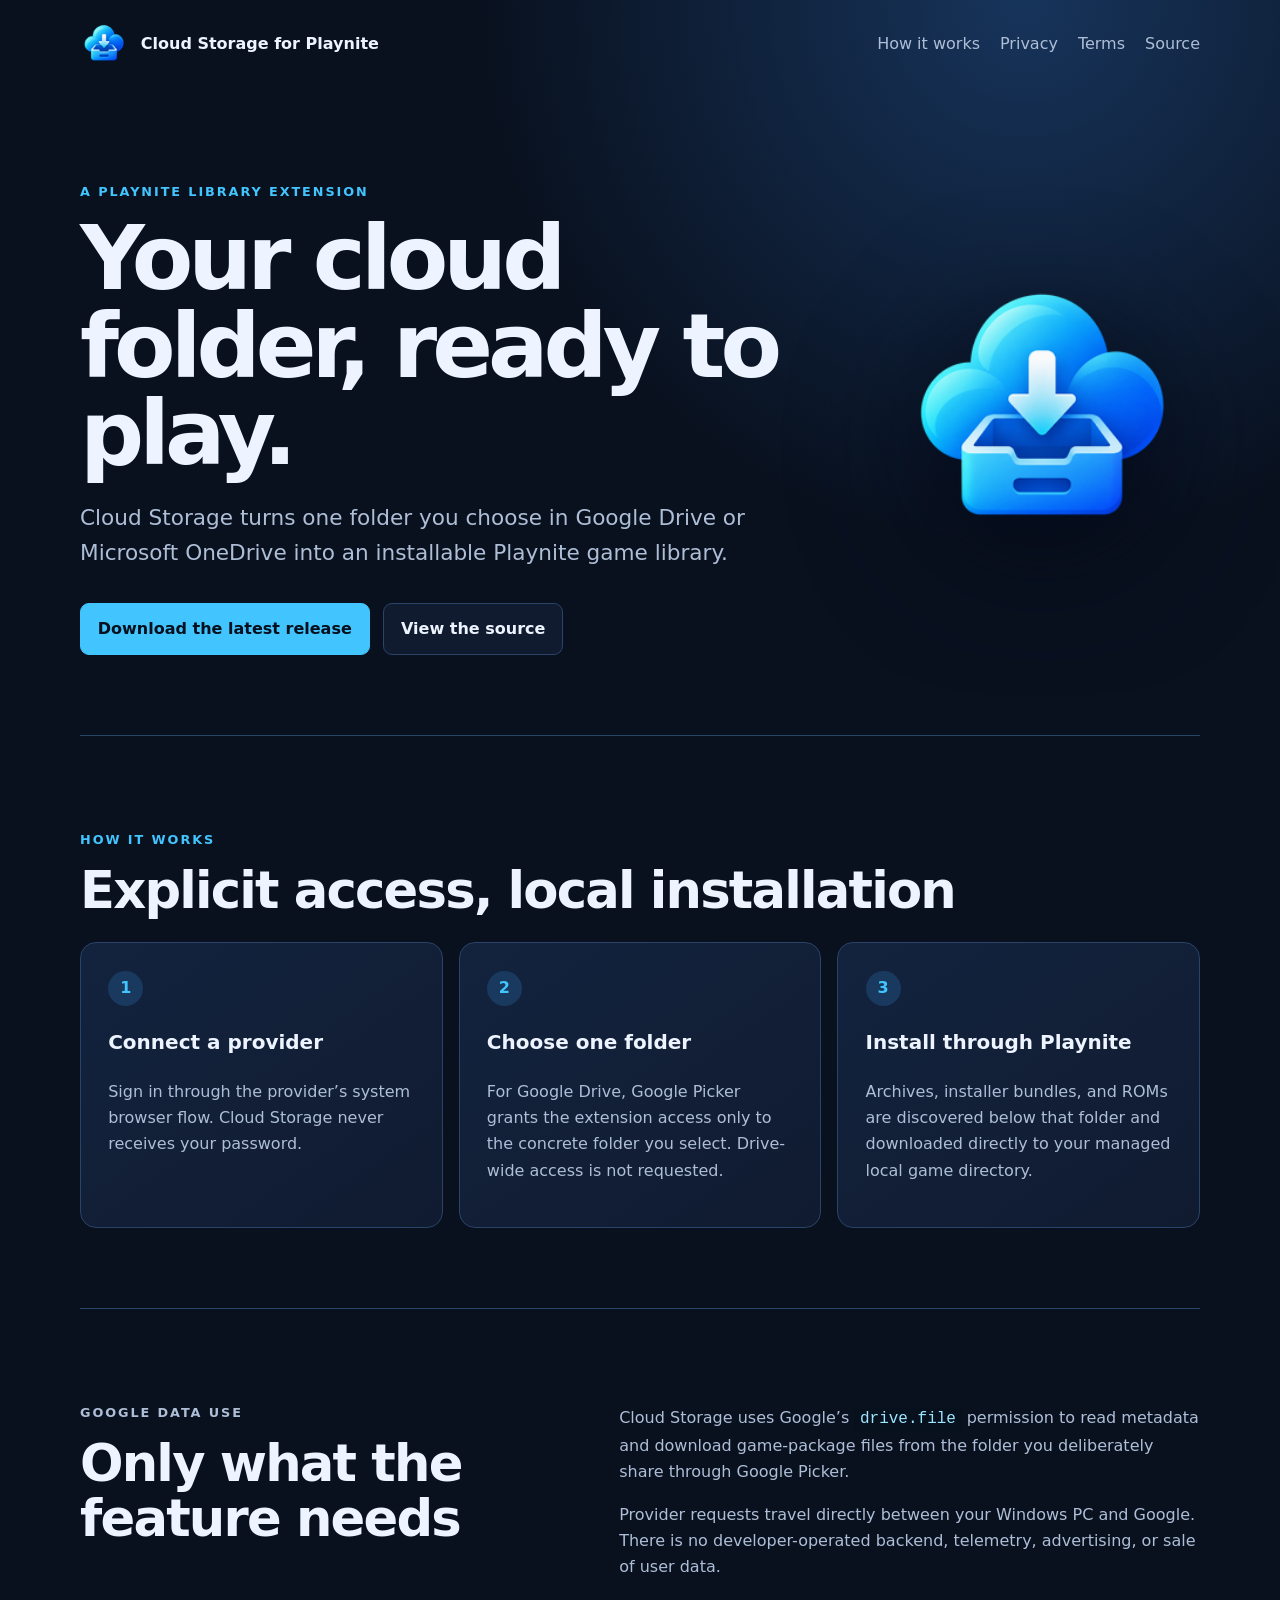
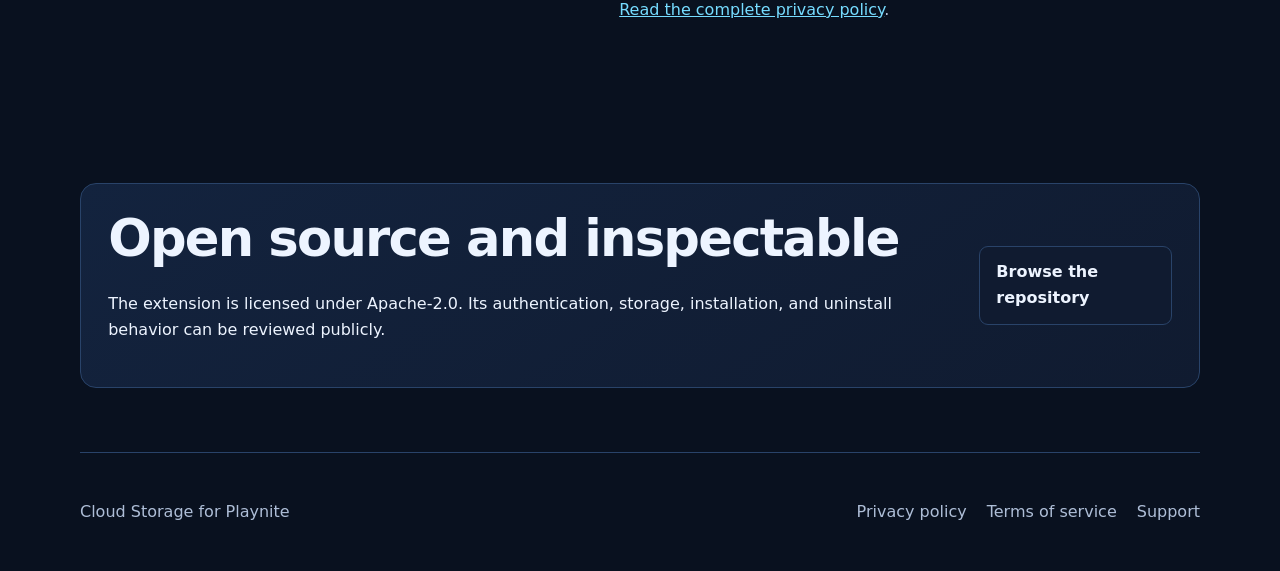
==== docs/index.html @ ead8a20b "Use folder-scoped Google Drive access" ====
<!doctype html>
<html lang="en">
<head>
  <meta charset="utf-8">
    <meta name="viewport" content="width=device-width, initial-scale=1">
    <link rel="icon" type="image/png" href="cloud-storage.png">
  <meta name="description" content="Cloud Storage for Playnite discovers and installs game packages from a user-selected Google Drive or OneDrive folder.">
  <meta name="referrer" content="strict-origin-when-cross-origin">
  <title>Cloud Storage for Playnite</title>
  <link rel="stylesheet" href="styles.css">
  <link rel="icon" href="cloud-storage.png">
</head>
<body>
  <header class="site-header">
    <a class="brand" href="./">
      <img src="cloud-storage.png" alt="" width="48" height="48">
      <span>Cloud Storage for Playnite</span>
    </a>
    <nav aria-label="Primary navigation">
      <a href="#how-it-works">How it works</a>
      <a href="privacy.html">Privacy</a>
      <a href="terms.html">Terms</a>
      <a href="https://github.com/GreenFuze/PlayniteCloudSource">Source</a>
    </nav>
  </header>

  <main>
    <section class="hero">
      <div>
        <p class="eyebrow">A Playnite library extension</p>
        <h1>Your cloud folder, ready to play.</h1>
        <p class="lede">Cloud Storage turns one folder you choose in Google Drive or Microsoft OneDrive into an installable Playnite game library.</p>
        <div class="actions">
          <a class="button primary" href="https://github.com/GreenFuze/PlayniteCloudSource/releases/latest">Download the latest release</a>
          <a class="button" href="https://github.com/GreenFuze/PlayniteCloudSource">View the source</a>
        </div>
      </div>
      <img class="hero-icon" src="cloud-storage.png" alt="Cloud Storage icon" width="256" height="256">
    </section>

    <section id="how-it-works" class="section">
      <p class="eyebrow">How it works</p>
      <h2>Explicit access, local installation</h2>
      <div class="cards">
        <article>
          <span class="number">1</span>
          <h3>Connect a provider</h3>
          <p>Sign in through the provider’s system browser flow. Cloud Storage never receives your password.</p>
        </article>
        <article>
          <span class="number">2</span>
          <h3>Choose one folder</h3>
          <p>For Google Drive, Google Picker grants the extension access only to the concrete folder you select. Drive-wide access is not requested.</p>
        </article>
        <article>
          <span class="number">3</span>
          <h3>Install through Playnite</h3>
          <p>Archives, installer bundles, and ROMs are discovered below that folder and downloaded directly to your managed local game directory.</p>
        </article>
      </div>
    </section>

    <section class="section split">
      <div>
        <p class="eyebrow">Google data use</p>
        <h2>Only what the feature needs</h2>
      </div>
      <div>
        <p>Cloud Storage uses Google’s <code>drive.file</code> permission to read metadata and download game-package files from the folder you deliberately share through Google Picker.</p>
        <p>Provider requests travel directly between your Windows PC and Google. There is no developer-operated backend, telemetry, advertising, or sale of user data.</p>
        <p><a href="privacy.html">Read the complete privacy policy</a>.</p>
      </div>
    </section>

    <section class="section callout">
      <div>
        <h2>Open source and inspectable</h2>
        <p>The extension is licensed under Apache-2.0. Its authentication, storage, installation, and uninstall behavior can be reviewed publicly.</p>
      </div>
      <a class="button" href="https://github.com/GreenFuze/PlayniteCloudSource">Browse the repository</a>
    </section>
  </main>

  <footer>
    <span>Cloud Storage for Playnite</span>
    <nav aria-label="Legal navigation">
      <a href="privacy.html">Privacy policy</a>
      <a href="terms.html">Terms of service</a>
      <a href="https://github.com/GreenFuze/PlayniteCloudSource/issues">Support</a>
    </nav>
  </footer>
</body>
</html>
---- docs/styles.css ----
:root {
  color-scheme: dark;
  --background: #09111f;
  --panel: #101b30;
  --panel-soft: #13233e;
  --border: #294369;
  --text: #edf4ff;
  --muted: #aebed7;
  --accent: #42c5ff;
  --accent-strong: #76dcff;
  --max: 1120px;
}

* { box-sizing: border-box; }
html { scroll-behavior: smooth; }
body {
  margin: 0;
  background: radial-gradient(circle at 80% 0%, #17345b 0, transparent 34rem), var(--background);
  color: var(--text);
  font: 16px/1.65 Inter, ui-sans-serif, system-ui, -apple-system, BlinkMacSystemFont, "Segoe UI", sans-serif;
}
a { color: var(--accent-strong); }
a:hover { color: white; }
.site-header, footer {
  width: min(calc(100% - 2rem), var(--max));
  margin: 0 auto;
  display: flex;
  align-items: center;
  justify-content: space-between;
  gap: 2rem;
}
.site-header { min-height: 88px; }
.brand { display: flex; align-items: center; gap: .8rem; color: var(--text); font-weight: 750; text-decoration: none; }
.brand img { border-radius: 12px; }
nav { display: flex; flex-wrap: wrap; gap: 1.25rem; }
nav a { color: var(--muted); text-decoration: none; }
nav a[aria-current="page"], nav a:hover { color: var(--text); }
main { width: min(calc(100% - 2rem), var(--max)); margin: 0 auto; }
.hero {
  min-height: 590px;
  display: grid;
  grid-template-columns: minmax(0, 1.4fr) minmax(220px, .6fr);
  align-items: center;
  gap: 4rem;
  padding: 5rem 0;
}
.hero h1, .document h1 { margin: .25rem 0 1.25rem; font-size: clamp(2.8rem, 7vw, 5.8rem); line-height: .98; letter-spacing: -.055em; }
.hero-icon { width: min(100%, 300px); height: auto; justify-self: center; filter: drop-shadow(0 2rem 4rem #020817); }
.eyebrow { color: var(--accent); font-size: .8rem; font-weight: 800; letter-spacing: .15em; text-transform: uppercase; }
.lede { max-width: 48rem; color: var(--muted); font-size: clamp(1.15rem, 2vw, 1.35rem); }
.actions { display: flex; flex-wrap: wrap; gap: .85rem; margin-top: 2rem; }
.button { display: inline-flex; align-items: center; justify-content: center; padding: .75rem 1.05rem; border: 1px solid var(--border); border-radius: 9px; color: var(--text); background: var(--panel); font-weight: 700; text-decoration: none; }
.button.primary { border-color: var(--accent); background: var(--accent); color: #04101d; }
.section { padding: 5rem 0; border-top: 1px solid var(--border); }
.section h2, .document h2 { margin: .25rem 0 1.5rem; font-size: clamp(2rem, 4vw, 3.25rem); line-height: 1.08; letter-spacing: -.035em; }
.cards { display: grid; grid-template-columns: repeat(3, 1fr); gap: 1rem; }
.cards article, .callout { background: linear-gradient(145deg, var(--panel-soft), var(--panel)); border: 1px solid var(--border); border-radius: 16px; padding: 1.7rem; }
.cards h3 { font-size: 1.25rem; }
.cards p, .split p, .document p, .document li { color: var(--muted); }
.number { display: grid; width: 2.2rem; height: 2.2rem; place-items: center; border-radius: 50%; background: #19395f; color: var(--accent); font-weight: 800; }
.split { display: grid; grid-template-columns: .9fr 1.1fr; gap: 4rem; }
.callout { display: flex; align-items: center; justify-content: space-between; gap: 2rem; margin: 4rem 0; }
.callout h2 { margin-top: 0; }
code { padding: .15rem .35rem; border-radius: 4px; background: #07101d; color: #9be6ff; }
.document { max-width: 820px; padding: 5rem 0 7rem; }
.document h1 { font-size: clamp(2.8rem, 6vw, 4.8rem); }
.document h2 { margin-top: 3.5rem; font-size: 2rem; }
.document li + li { margin-top: .65rem; }
footer { min-height: 120px; border-top: 1px solid var(--border); color: var(--muted); }

@media (max-width: 760px) {
  .site-header, footer { align-items: flex-start; flex-direction: column; padding: 1.25rem 0; }
  .hero { min-height: auto; grid-template-columns: 1fr; gap: 2rem; padding: 4rem 0; }
  .hero-icon { grid-row: 1; width: 150px; justify-self: start; }
  .cards, .split { grid-template-columns: 1fr; gap: 1rem; }
  .callout { align-items: flex-start; flex-direction: column; }
}
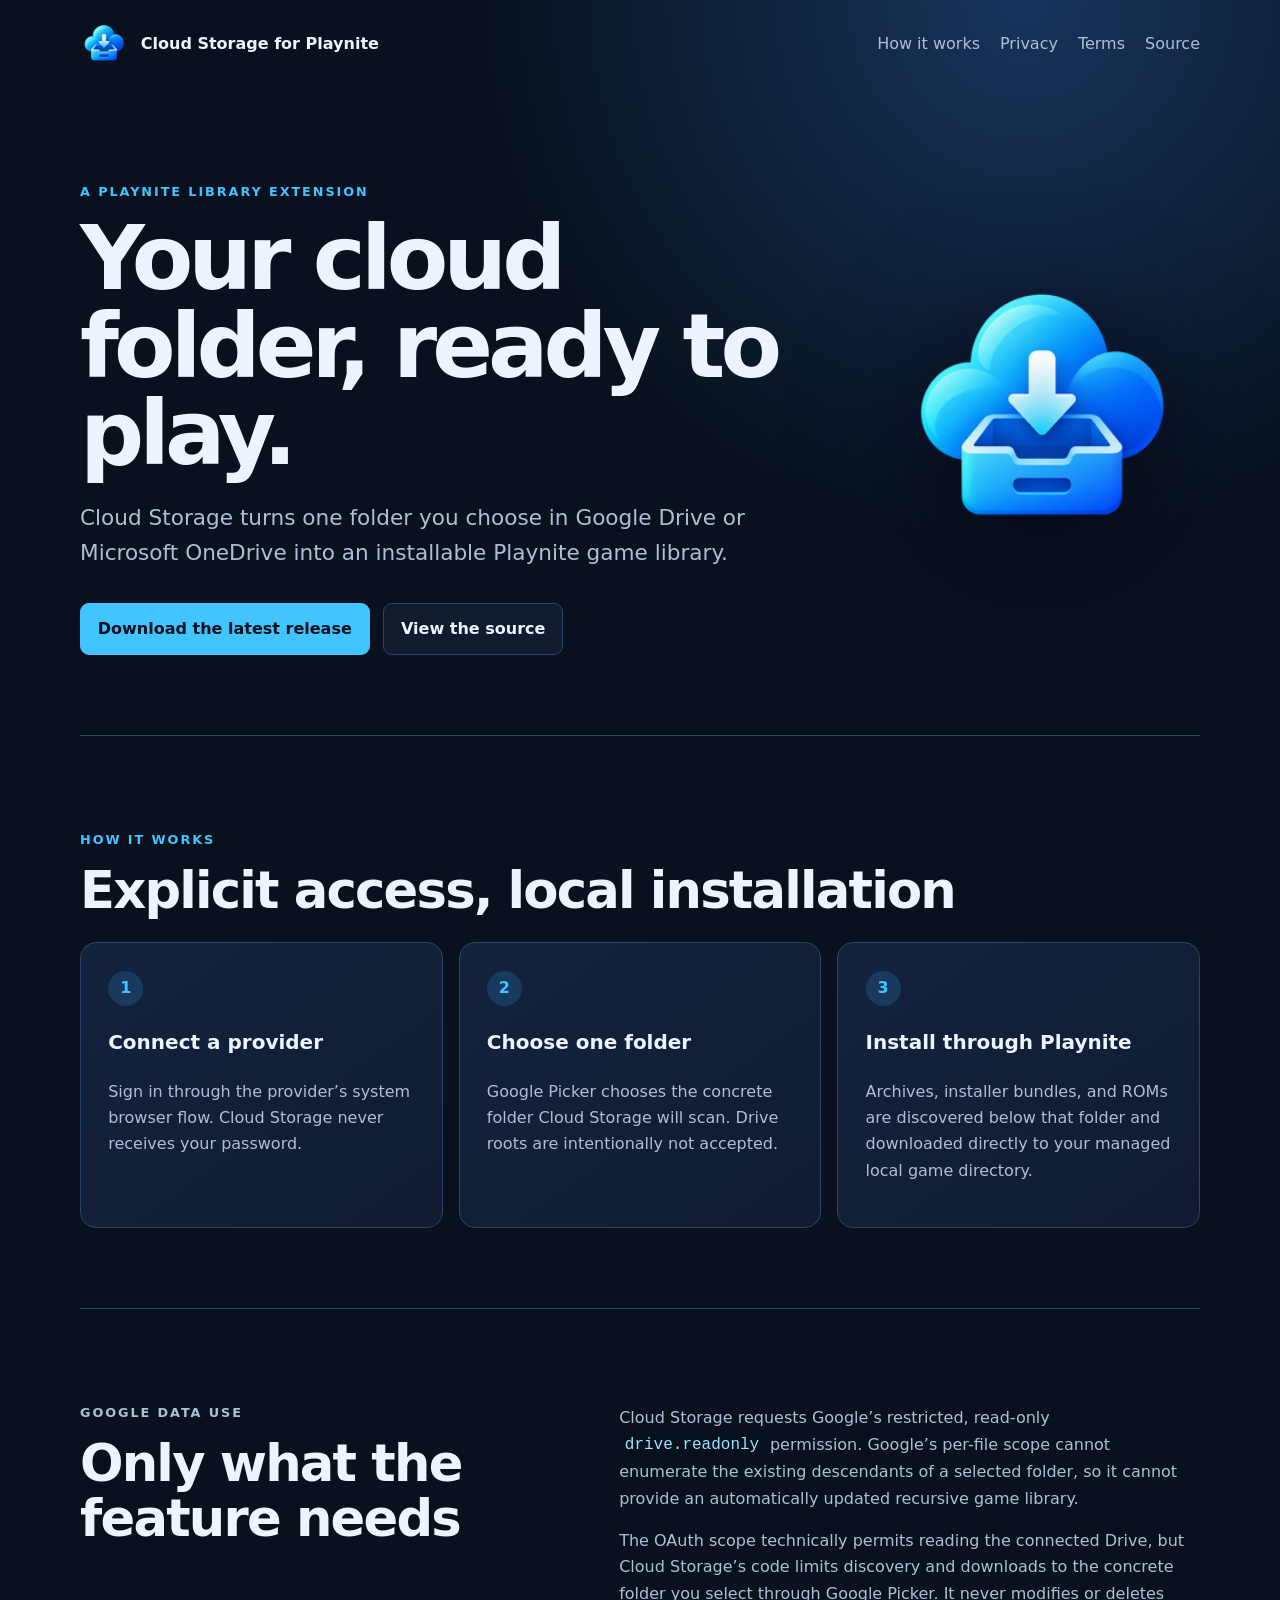
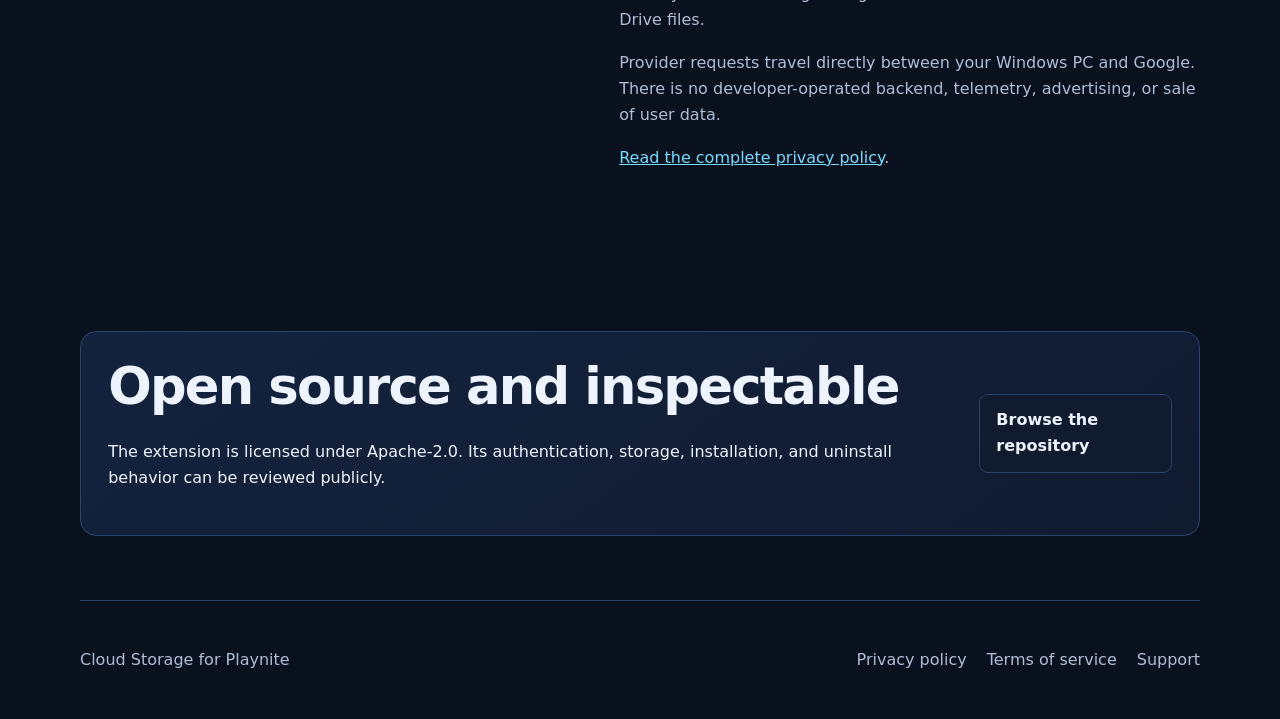
==== commit f2d28506: "Preserve recursive Google Drive discovery" ====
--- a/docs/index.html
+++ b/docs/index.html
@@ -50,7 +50,7 @@
         <article>
           <span class="number">2</span>
           <h3>Choose one folder</h3>
-          <p>For Google Drive, Google Picker grants the extension access only to the concrete folder you select. Drive-wide access is not requested.</p>
+          <p>Google Picker chooses the concrete folder Cloud Storage will scan. Drive roots are intentionally not accepted.</p>
         </article>
         <article>
           <span class="number">3</span>
@@ -66,7 +66,8 @@
         <h2>Only what the feature needs</h2>
       </div>
       <div>
-        <p>Cloud Storage uses Google’s <code>drive.file</code> permission to read metadata and download game-package files from the folder you deliberately share through Google Picker.</p>
+        <p>Cloud Storage requests Google’s restricted, read-only <code>drive.readonly</code> permission. Google’s per-file scope cannot enumerate the existing descendants of a selected folder, so it cannot provide an automatically updated recursive game library.</p>
+        <p>The OAuth scope technically permits reading the connected Drive, but Cloud Storage’s code limits discovery and downloads to the concrete folder you select through Google Picker. It never modifies or deletes Drive files.</p>
         <p>Provider requests travel directly between your Windows PC and Google. There is no developer-operated backend, telemetry, advertising, or sale of user data.</p>
         <p><a href="privacy.html">Read the complete privacy policy</a>.</p>
       </div>
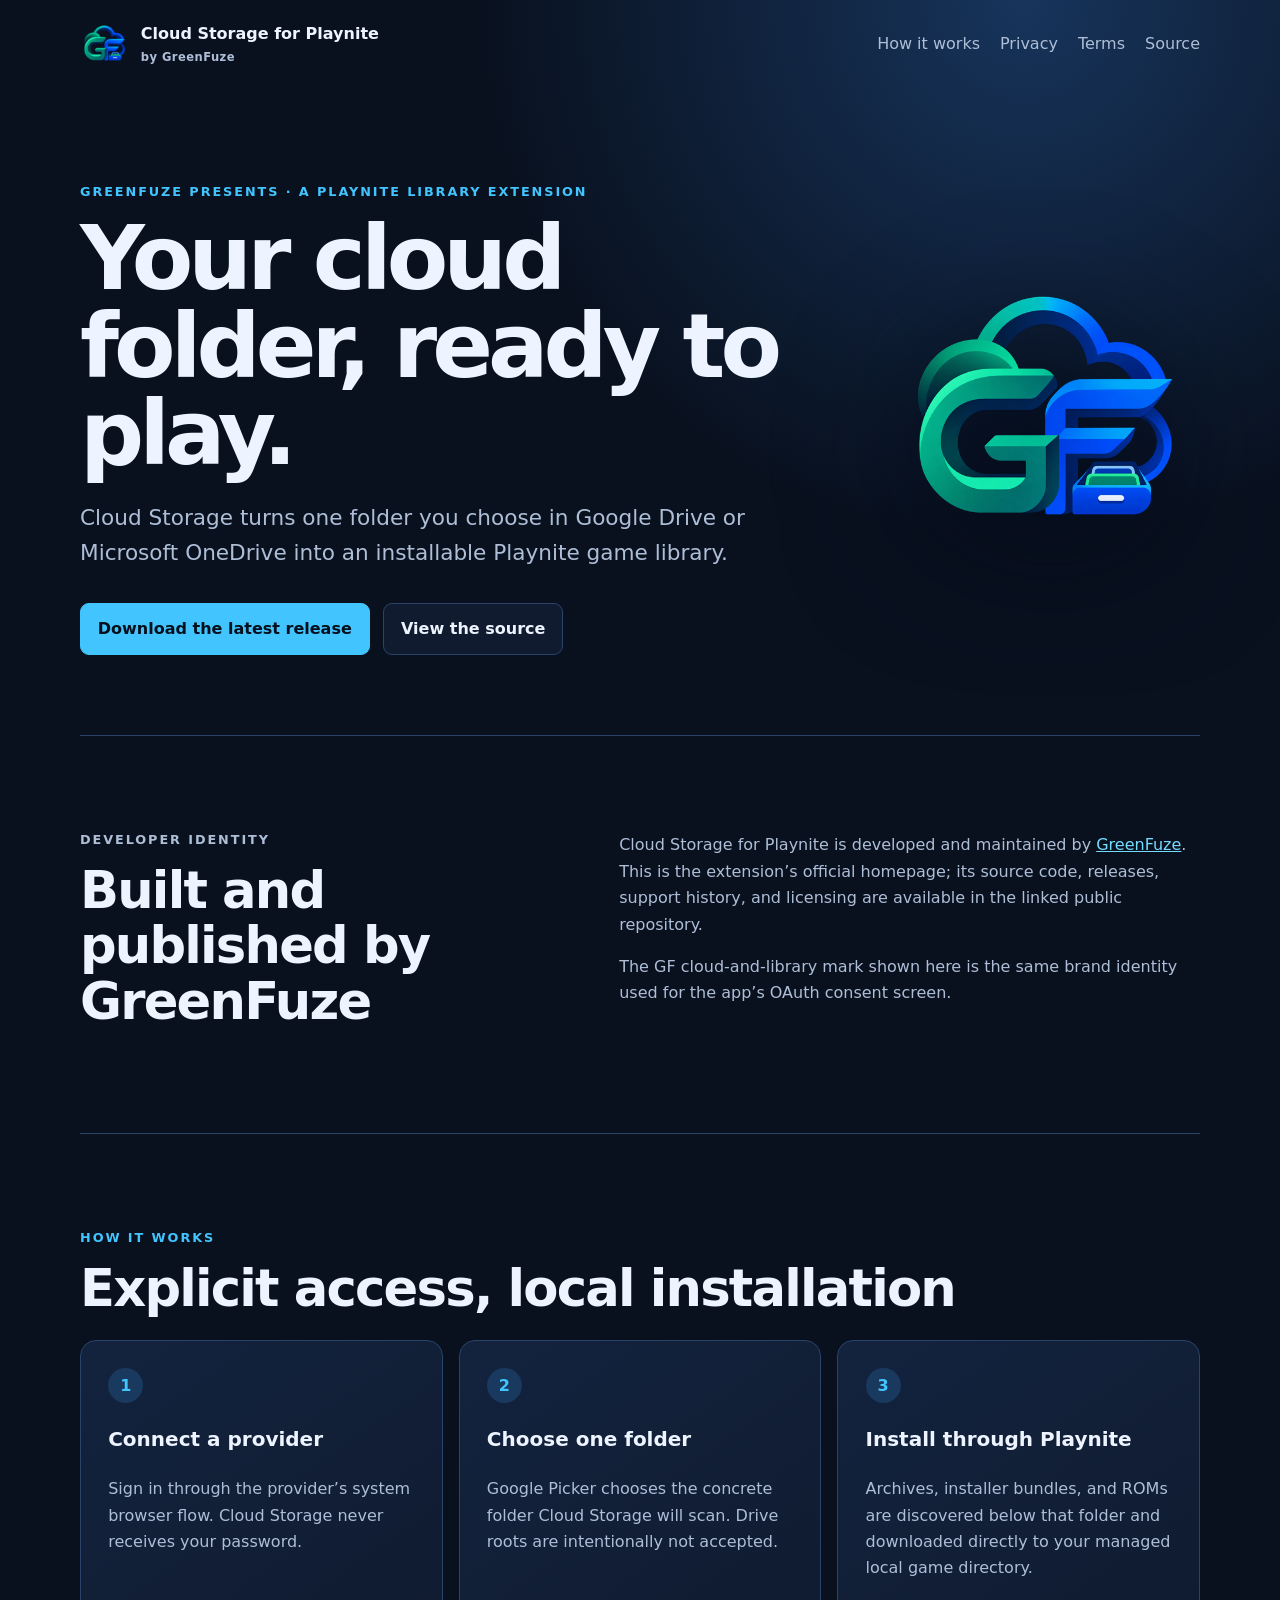
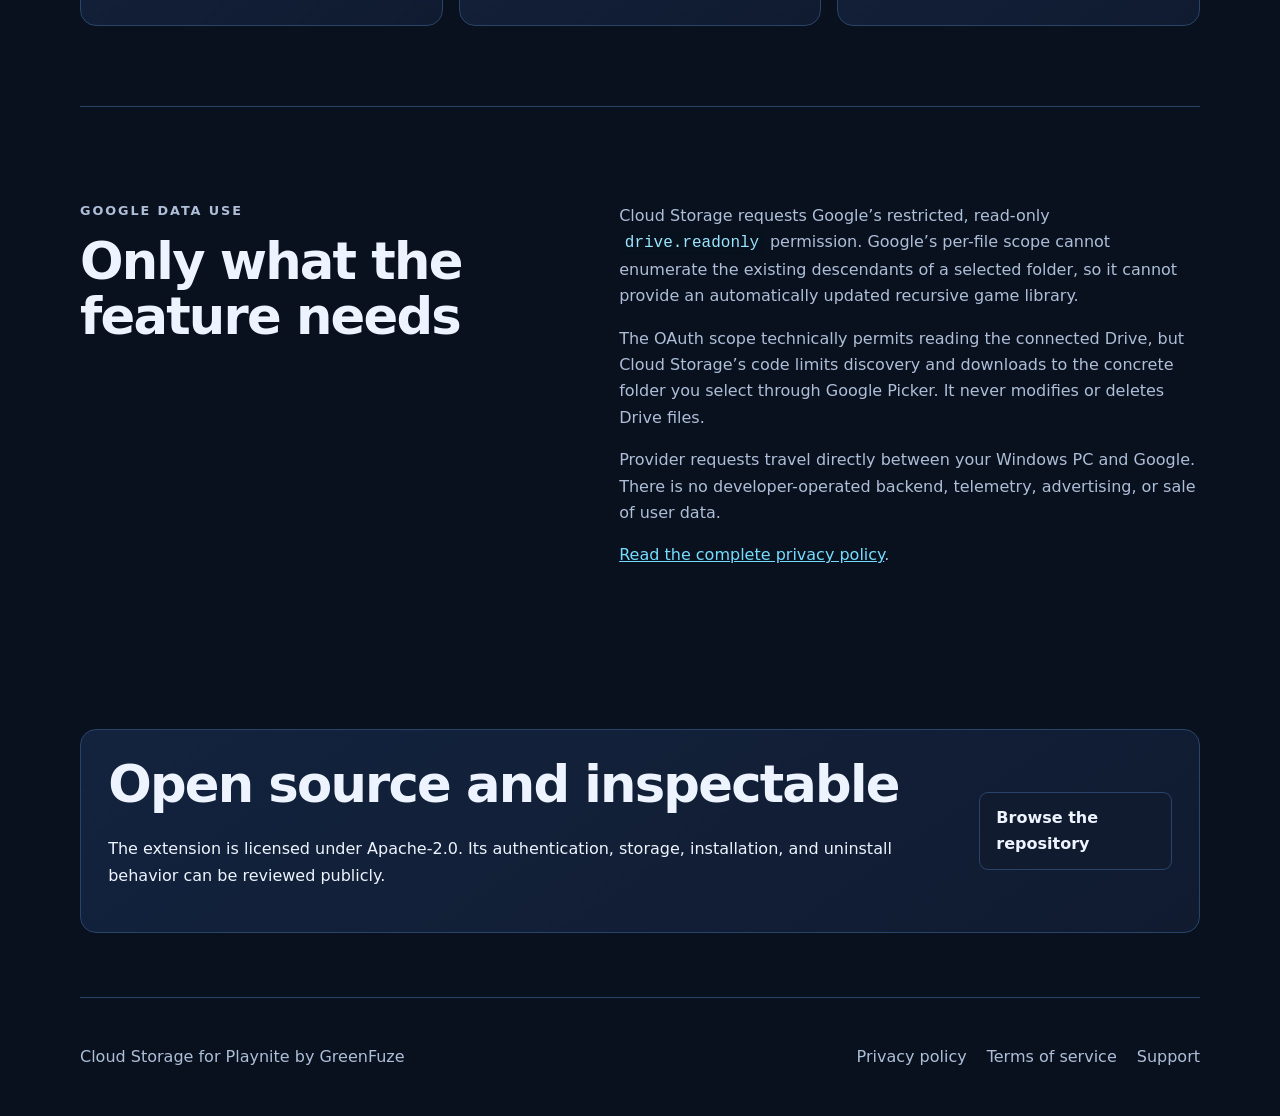
==== commit f0aaa628: "Strengthen OAuth brand identity" ====
--- a/docs/index.html
+++ b/docs/index.html
@@ -3,18 +3,18 @@
 <head>
   <meta charset="utf-8">
     <meta name="viewport" content="width=device-width, initial-scale=1">
-    <link rel="icon" type="image/png" href="cloud-storage.png">
+    <link rel="icon" type="image/png" href="assets/greenfuze-cloud-storage-oauth-120.png">
   <meta name="description" content="Cloud Storage for Playnite discovers and installs game packages from a user-selected Google Drive or OneDrive folder.">
   <meta name="referrer" content="strict-origin-when-cross-origin">
   <title>Cloud Storage for Playnite</title>
   <link rel="stylesheet" href="styles.css">
-  <link rel="icon" href="cloud-storage.png">
+  <link rel="icon" href="assets/greenfuze-cloud-storage-oauth-120.png">
 </head>
 <body>
   <header class="site-header">
     <a class="brand" href="./">
-      <img src="cloud-storage.png" alt="" width="48" height="48">
-      <span>Cloud Storage for Playnite</span>
+      <img src="assets/greenfuze-cloud-storage-logo.png" alt="GreenFuze Cloud Storage logo" width="48" height="48">
+      <span>Cloud Storage for Playnite <small>by GreenFuze</small></span>
     </a>
     <nav aria-label="Primary navigation">
       <a href="#how-it-works">How it works</a>
@@ -27,7 +27,7 @@
   <main>
     <section class="hero">
       <div>
-        <p class="eyebrow">A Playnite library extension</p>
+        <p class="eyebrow">GreenFuze presents · A Playnite library extension</p>
         <h1>Your cloud folder, ready to play.</h1>
         <p class="lede">Cloud Storage turns one folder you choose in Google Drive or Microsoft OneDrive into an installable Playnite game library.</p>
         <div class="actions">
@@ -35,7 +35,18 @@
           <a class="button" href="https://github.com/GreenFuze/PlayniteCloudSource">View the source</a>
         </div>
       </div>
-      <img class="hero-icon" src="cloud-storage.png" alt="Cloud Storage icon" width="256" height="256">
+      <img class="hero-icon" src="assets/greenfuze-cloud-storage-logo.png" alt="GreenFuze Cloud Storage logo" width="256" height="256">
+    </section>
+
+    <section class="section identity">
+      <div>
+        <p class="eyebrow">Developer identity</p>
+        <h2>Built and published by GreenFuze</h2>
+      </div>
+      <div>
+        <p>Cloud Storage for Playnite is developed and maintained by <a href="https://github.com/GreenFuze">GreenFuze</a>. This is the extension’s official homepage; its source code, releases, support history, and licensing are available in the linked public repository.</p>
+        <p>The GF cloud-and-library mark shown here is the same brand identity used for the app’s OAuth consent screen.</p>
+      </div>
     </section>
 
     <section id="how-it-works" class="section">
@@ -83,7 +94,7 @@
   </main>
 
   <footer>
-    <span>Cloud Storage for Playnite</span>
+    <span>Cloud Storage for Playnite by GreenFuze</span>
     <nav aria-label="Legal navigation">
       <a href="privacy.html">Privacy policy</a>
       <a href="terms.html">Terms of service</a>
--- a/docs/styles.css
+++ b/docs/styles.css
@@ -32,6 +32,7 @@
 .site-header { min-height: 88px; }
 .brand { display: flex; align-items: center; gap: .8rem; color: var(--text); font-weight: 750; text-decoration: none; }
 .brand img { border-radius: 12px; }
+.brand small { display: block; color: var(--muted); font-size: .72rem; font-weight: 650; letter-spacing: .04em; }
 nav { display: flex; flex-wrap: wrap; gap: 1.25rem; }
 nav a { color: var(--muted); text-decoration: none; }
 nav a[aria-current="page"], nav a:hover { color: var(--text); }
@@ -59,6 +60,8 @@
 .cards p, .split p, .document p, .document li { color: var(--muted); }
 .number { display: grid; width: 2.2rem; height: 2.2rem; place-items: center; border-radius: 50%; background: #19395f; color: var(--accent); font-weight: 800; }
 .split { display: grid; grid-template-columns: .9fr 1.1fr; gap: 4rem; }
+.identity { display: grid; grid-template-columns: .9fr 1.1fr; gap: 4rem; }
+.identity p { color: var(--muted); }
 .callout { display: flex; align-items: center; justify-content: space-between; gap: 2rem; margin: 4rem 0; }
 .callout h2 { margin-top: 0; }
 code { padding: .15rem .35rem; border-radius: 4px; background: #07101d; color: #9be6ff; }
@@ -72,6 +75,6 @@
   .site-header, footer { align-items: flex-start; flex-direction: column; padding: 1.25rem 0; }
   .hero { min-height: auto; grid-template-columns: 1fr; gap: 2rem; padding: 4rem 0; }
   .hero-icon { grid-row: 1; width: 150px; justify-self: start; }
-  .cards, .split { grid-template-columns: 1fr; gap: 1rem; }
+  .cards, .split, .identity { grid-template-columns: 1fr; gap: 1rem; }
   .callout { align-items: flex-start; flex-direction: column; }
 }
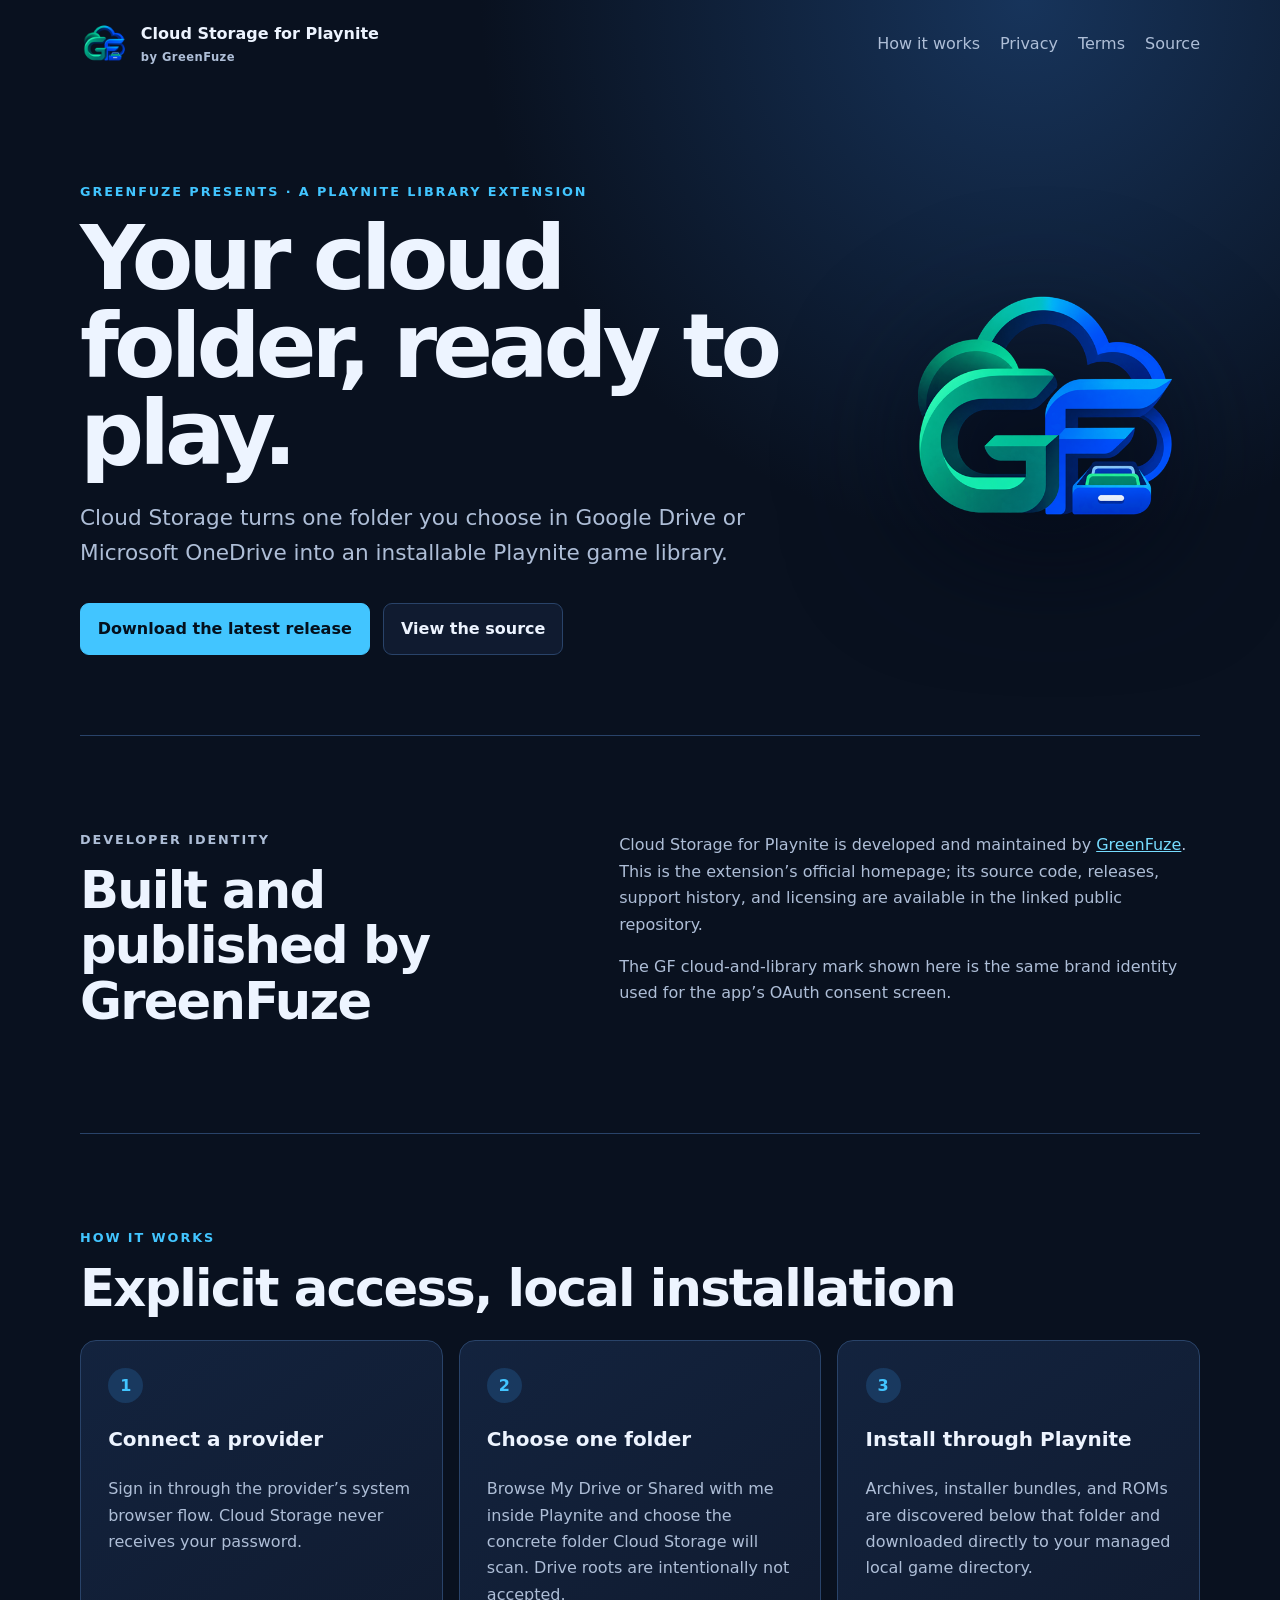
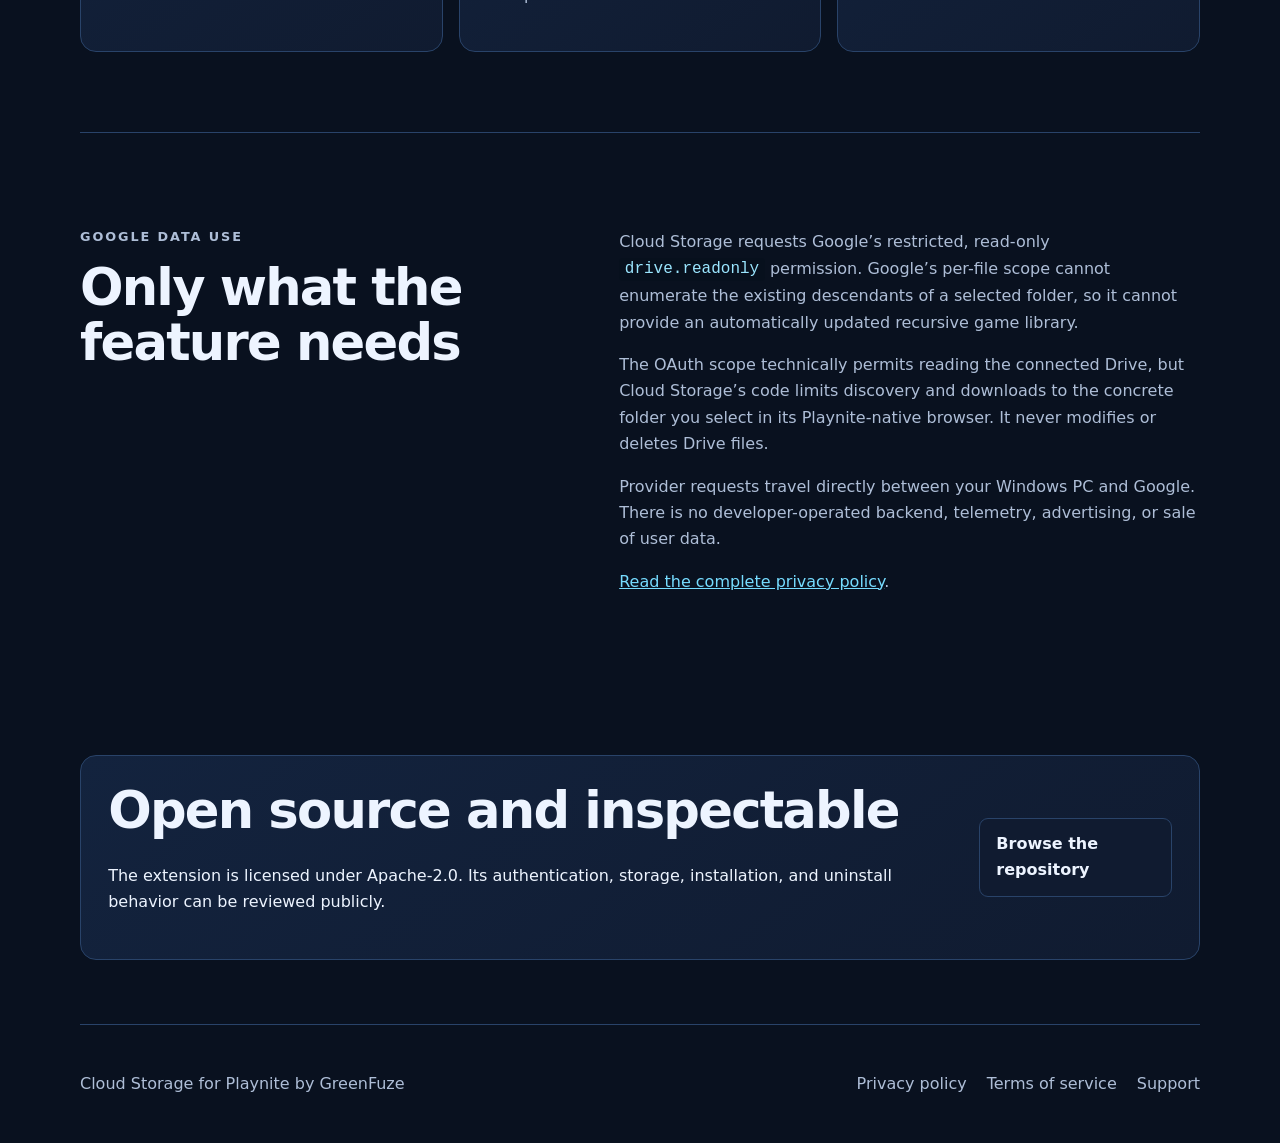
==== commit 70a14b36: "Restore native Google Drive folder browser" ====
--- a/docs/index.html
+++ b/docs/index.html
@@ -61,7 +61,7 @@
         <article>
           <span class="number">2</span>
           <h3>Choose one folder</h3>
-          <p>Google Picker chooses the concrete folder Cloud Storage will scan. Drive roots are intentionally not accepted.</p>
+          <p>Browse My Drive or Shared with me inside Playnite and choose the concrete folder Cloud Storage will scan. Drive roots are intentionally not accepted.</p>
         </article>
         <article>
           <span class="number">3</span>
@@ -78,7 +78,7 @@
       </div>
       <div>
         <p>Cloud Storage requests Google’s restricted, read-only <code>drive.readonly</code> permission. Google’s per-file scope cannot enumerate the existing descendants of a selected folder, so it cannot provide an automatically updated recursive game library.</p>
-        <p>The OAuth scope technically permits reading the connected Drive, but Cloud Storage’s code limits discovery and downloads to the concrete folder you select through Google Picker. It never modifies or deletes Drive files.</p>
+        <p>The OAuth scope technically permits reading the connected Drive, but Cloud Storage’s code limits discovery and downloads to the concrete folder you select in its Playnite-native browser. It never modifies or deletes Drive files.</p>
         <p>Provider requests travel directly between your Windows PC and Google. There is no developer-operated backend, telemetry, advertising, or sale of user data.</p>
         <p><a href="privacy.html">Read the complete privacy policy</a>.</p>
       </div>
